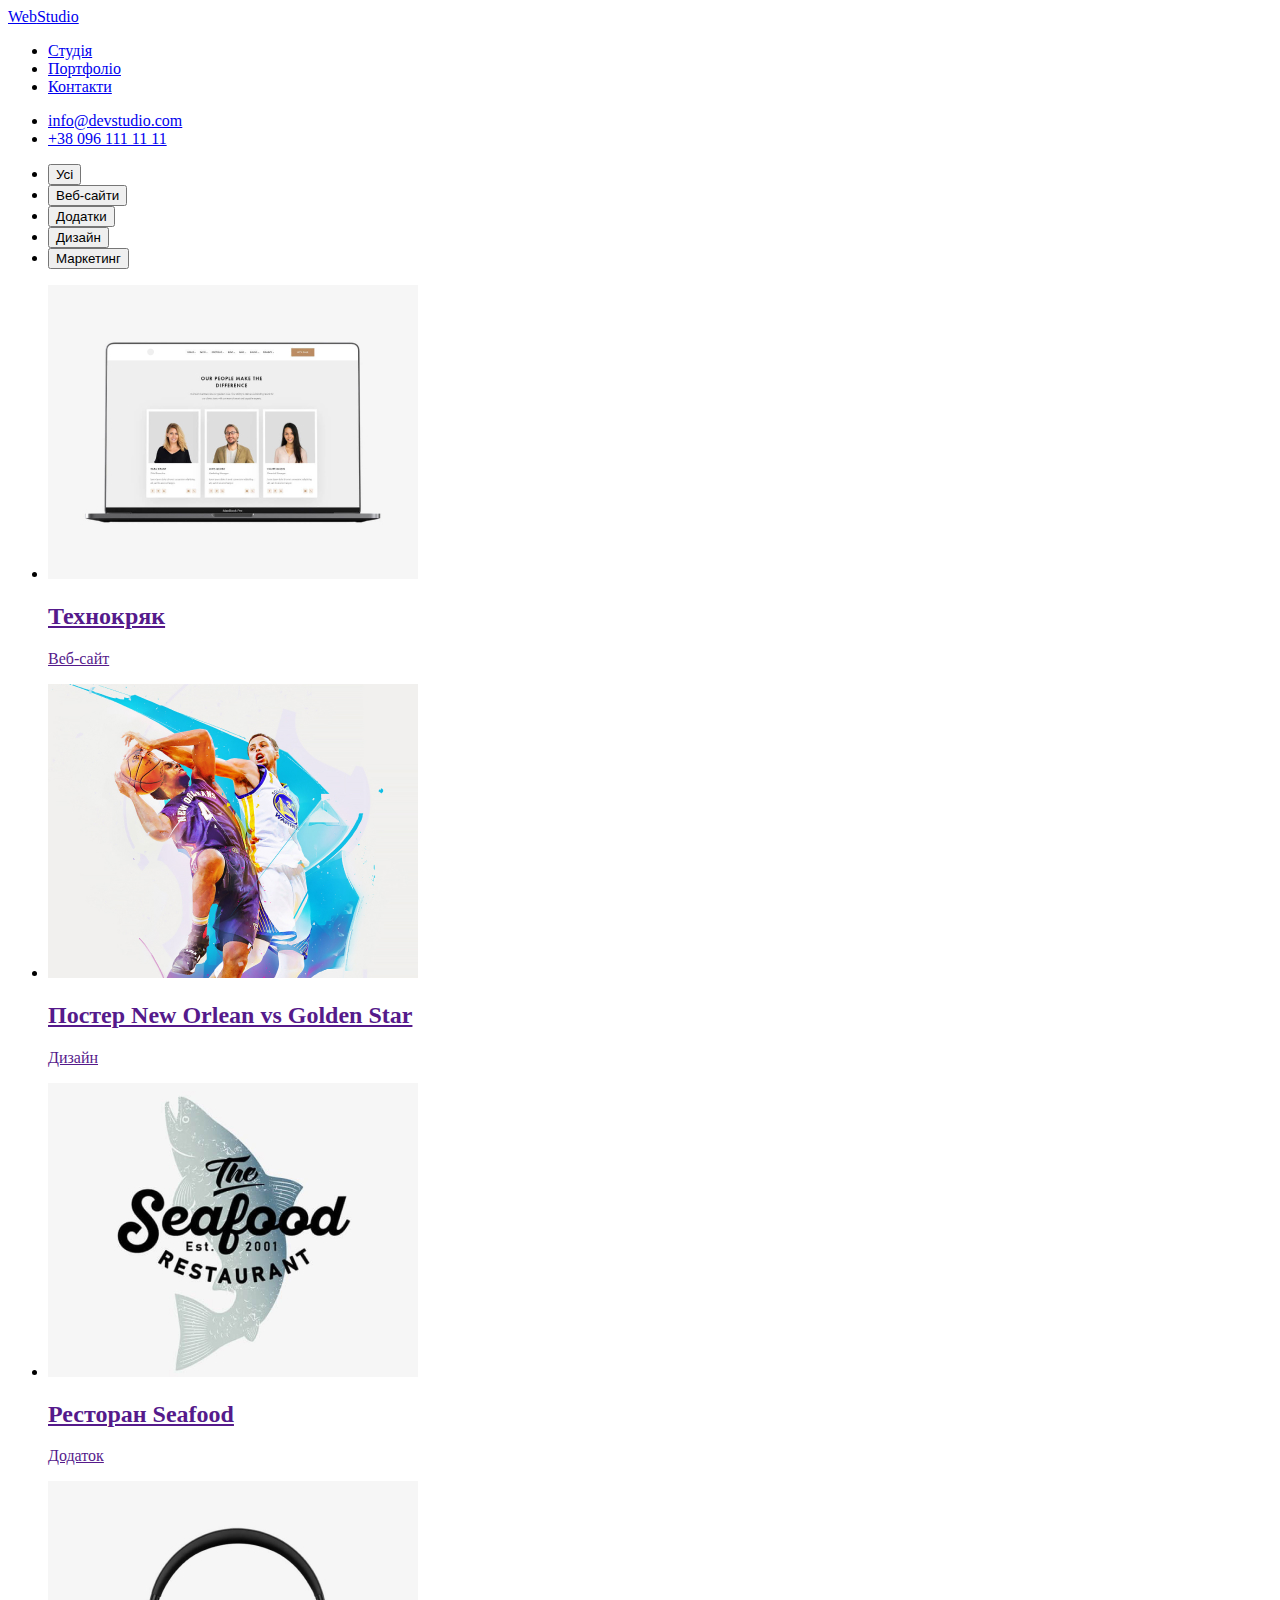
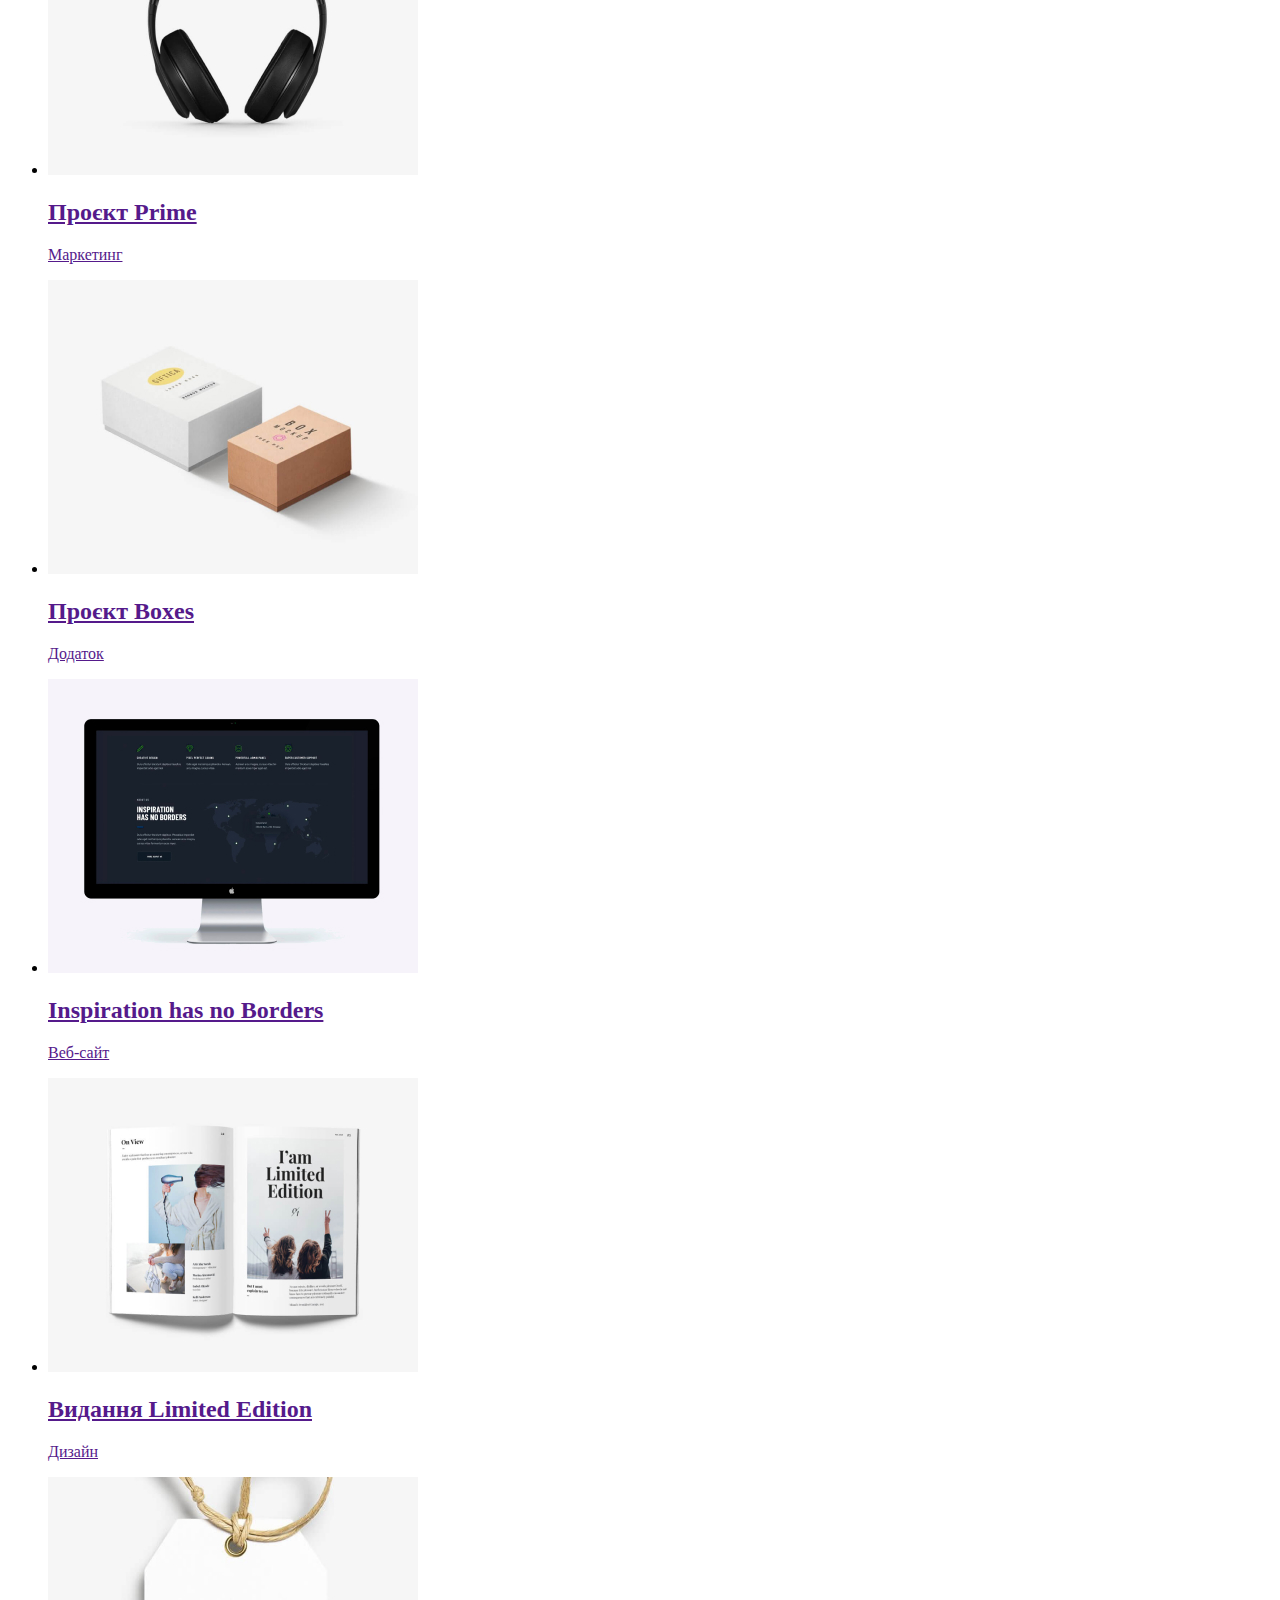
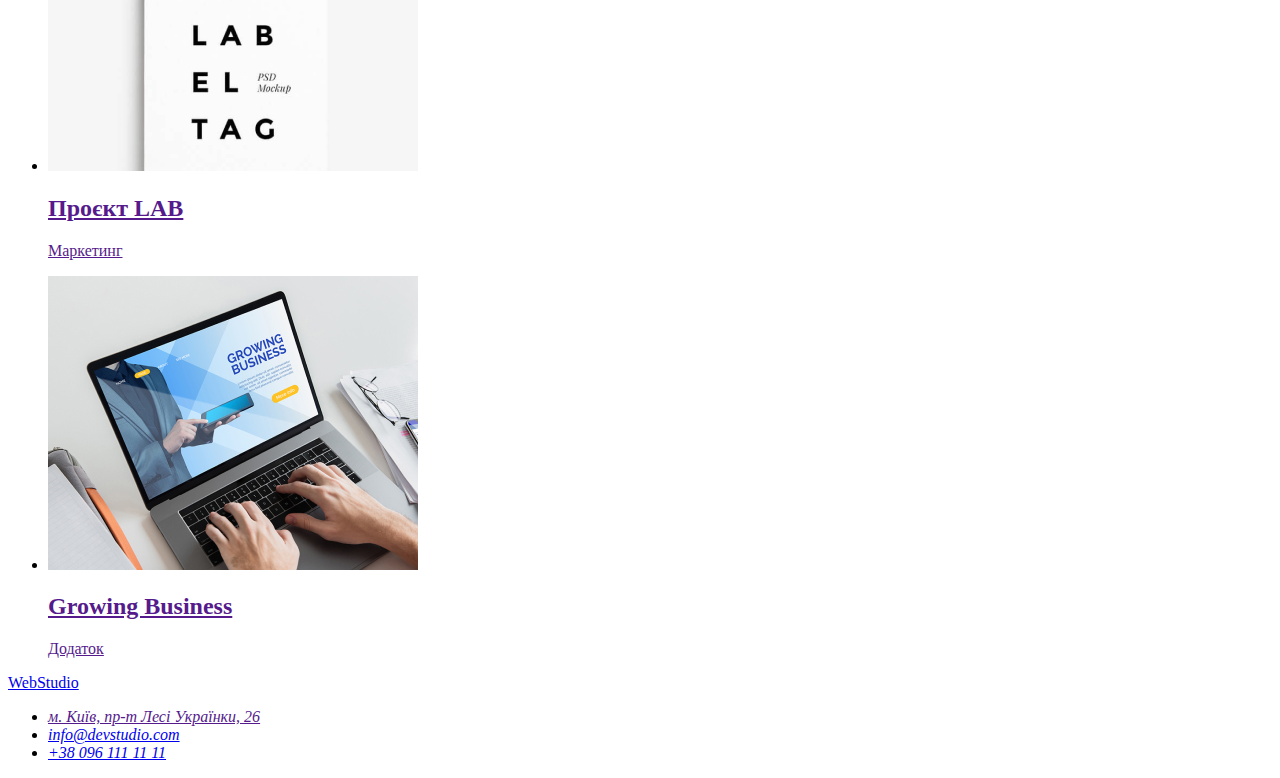
==== portfolio.html @ 7ceb11e9 "2" ====
<!DOCTYPE html>
<html lang="en">
<head>
    <meta charset="UTF-8">
    <meta name="viewport" content="width=device-width, initial-scale=1.0">
    <title>Document</title>
    <link rel="stylesheet" href="/css/styles.css">
    <link rel="stylesheet" href="/css/portfolio.css">
</head>
<body>
        <!-- HEADER -->
        <header>
            <h2 hidden>header</h2>
            <!-- LOGO HEADER-->
            <a href="/index.html"><span>Web</span>Studio</a>
            <!-- NAVIGATE HEADER -->
            <nav>
                <ul>
                    <li><a href="/index.html">Студія</a></li>
                    <li><a href="/portfolio.html">Портфоліо</a></li>
                    <li><a href="/index.html">Контакти</a></li>
                </ul>
            </nav>
            <!-- HEADER CONTACT -->
            <ul>
                <li><a href="mailto:info@devstudio.com">info@devstudio.com</a></li>
                <li><a href="tel:380961111111">+38 096 111 11 11</a></li>
            </ul>
        </header>
        <main>
            <section>
                <div>
                        <h1 hidden>portfolio buttons</h1>
                    <ul>
                        <li><button type="button">Усі</button></li>
                        <li><button type="button">Веб-сайти</button></li>
                        <li><button type="button">Додатки</button></li>
                        <li><button type="button">Дизайн</button></li>
                        <li><button type="button">Маркетинг</button></li>
                    </ul>
                </div> 
                <div>
                    <ul>
                        <li>
                            <a href="">
                                <img src="/img/PeopleOnMonitor.jpg" alt="WebSite"  width="370" height="294">
                                <h2>Технокряк</h2>
                                <p>Веб-сайт</p>
                            </a>
                        </li>
                        <li>
                            <a href="">
                                <img src="/img/Basketball.jpg" alt="basketballists" width="370" height="294">
                                <h2>Постер New Orlean vs Golden Star</h2>
                                <p>Дизайн</p>
                            </a>
                        </li>
                        <li>
                            <a href="">
                                <img src="/img/fish.jpg" alt="logo with fish" width="370" height="294">
                                <h2>Ресторан Seafood</h2>
                                <p>Додаток</p>
                            </a>
                        </li>
                        <li>
                            <a href="">
                                <img src="/img/headphones.jpg" alt="headphones" width="370" height="294">
                                <h2>Проєкт Prime</h2>
                                <p>Маркетинг</p>
                            </a>
                        </li>
                        <li>
                            <a href="">
                                <img src="/img/boxes.jpg" alt="Boxes" width="370" height="294">
                                <h2>Проєкт Boxes</h2>
                                <p>Додаток</p>
                            </a>
                        </li>
                        <li>
                            <a href="">
                                <img src="/img/monitor.jpg" alt="monitor with world map" width="370" height="294">
                                <h2>Inspiration has no Borders</h2>
                                <p>Веб-сайт</p>
                            </a>
                        </li>
                        <li>
                            <a href="">
                                <img src="/img/book.jpg" alt="book" width="370" height="294">
                                <h2>Видання Limited Edition</h2>
                                <p>Дизайн</p>
                            </a>
                        </li>
                        <li>
                            <a href="">
                                <img src="/img/LabelTag.jpg" alt="lable tag" width="370" height="294">
                                <h2>Проєкт LAB</h2>
                                <p>Маркетинг</p>
                            </a>
                        </li>
                        <li>
                            <a href="">
                                <img src="/img/BuisnessOnMontor.jpg" alt="man typing" width="370" height="294">
                                <h2>Growing Business</h2>
                                <p>Додаток</p>
                            </a>
                        </li>
                    </ul>
                </div>
            </section>
        </main>
        <footer>
            <h2 hidden>footer</h2>
            <!-- LOGO FOOTER-->
            <a href="/index.html"><span>Web</span>Studio</a>
            <!-- ADDRESS -->
            <address>
                <ul>
                    <li><a href="">м. Київ, пр-т Лесі Українки, 26</a></li>
                    <li><a href="mailto:info@devstudio.com">info@devstudio.com</a></li>
                    <li><a href="tel:+380961111111">+38 096 111 11 11</a></li>
                </ul>
            </address>
        </footer>
</body>
</html>
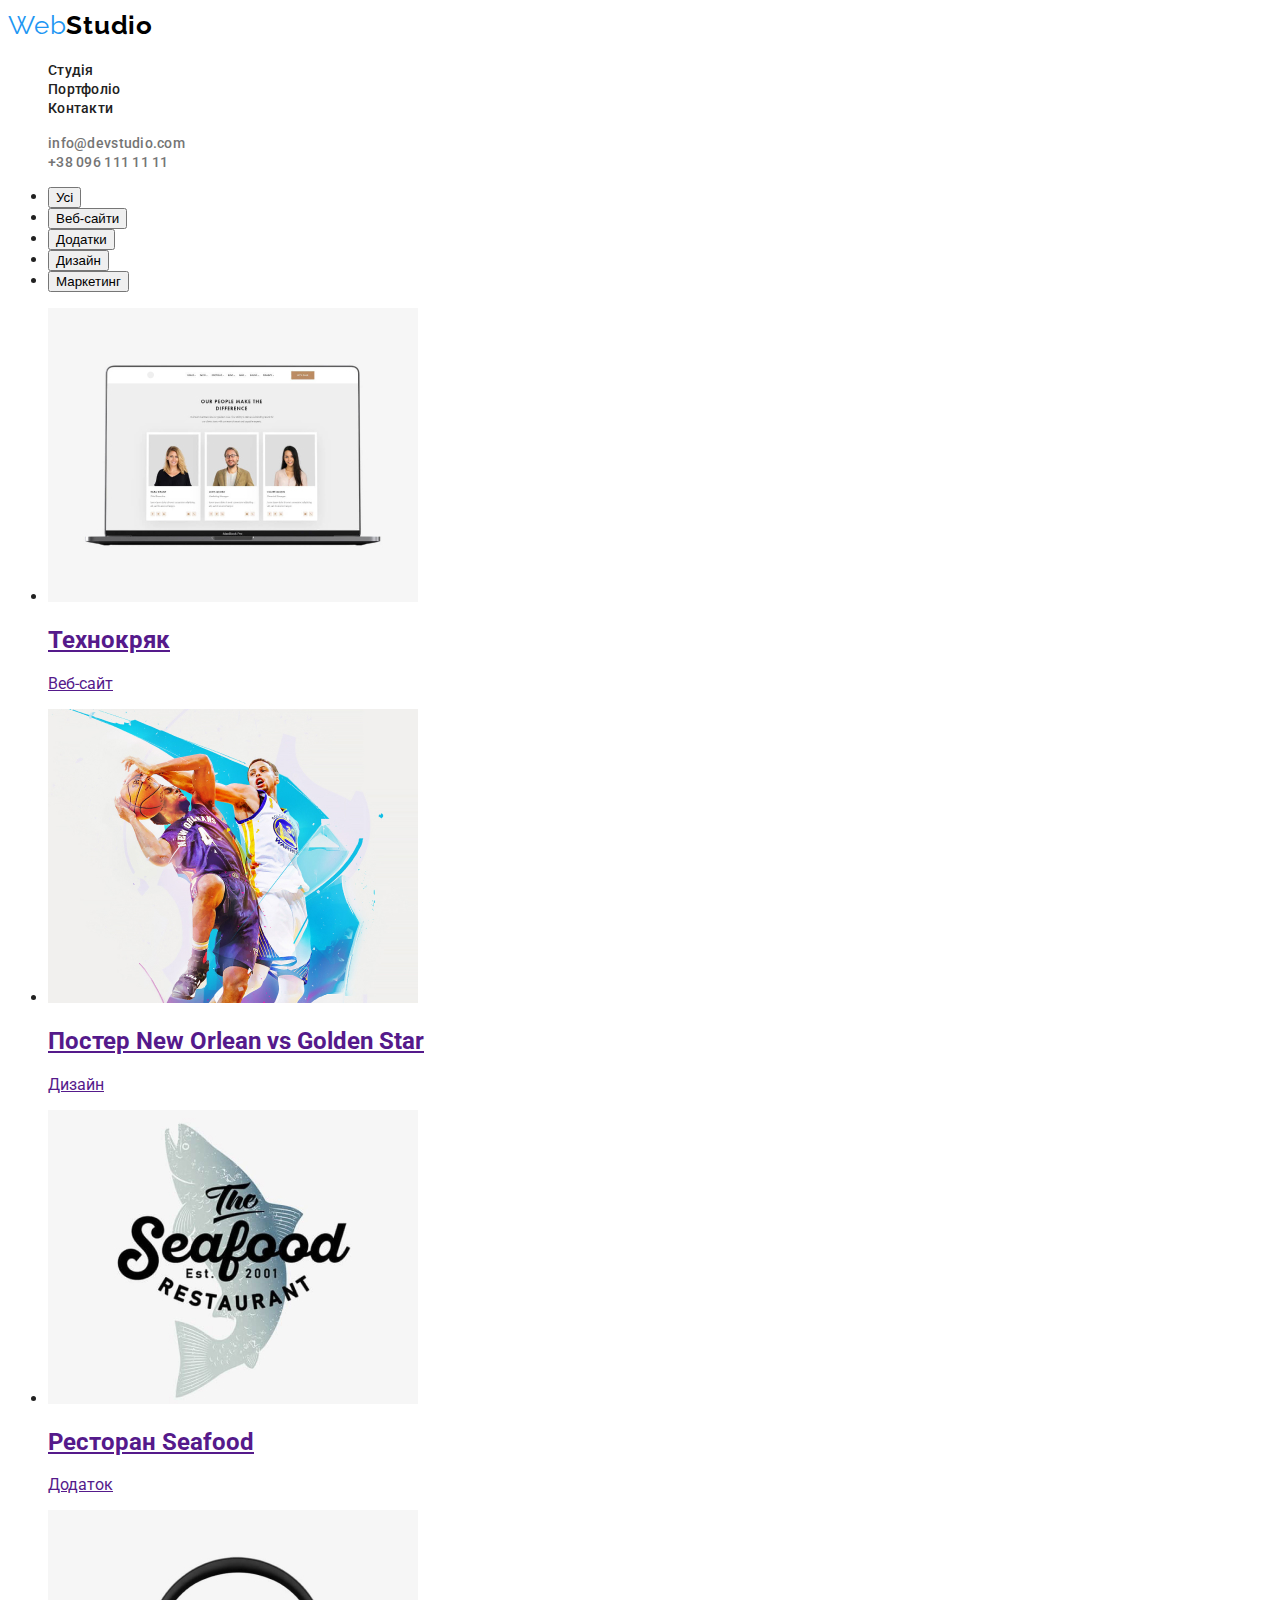
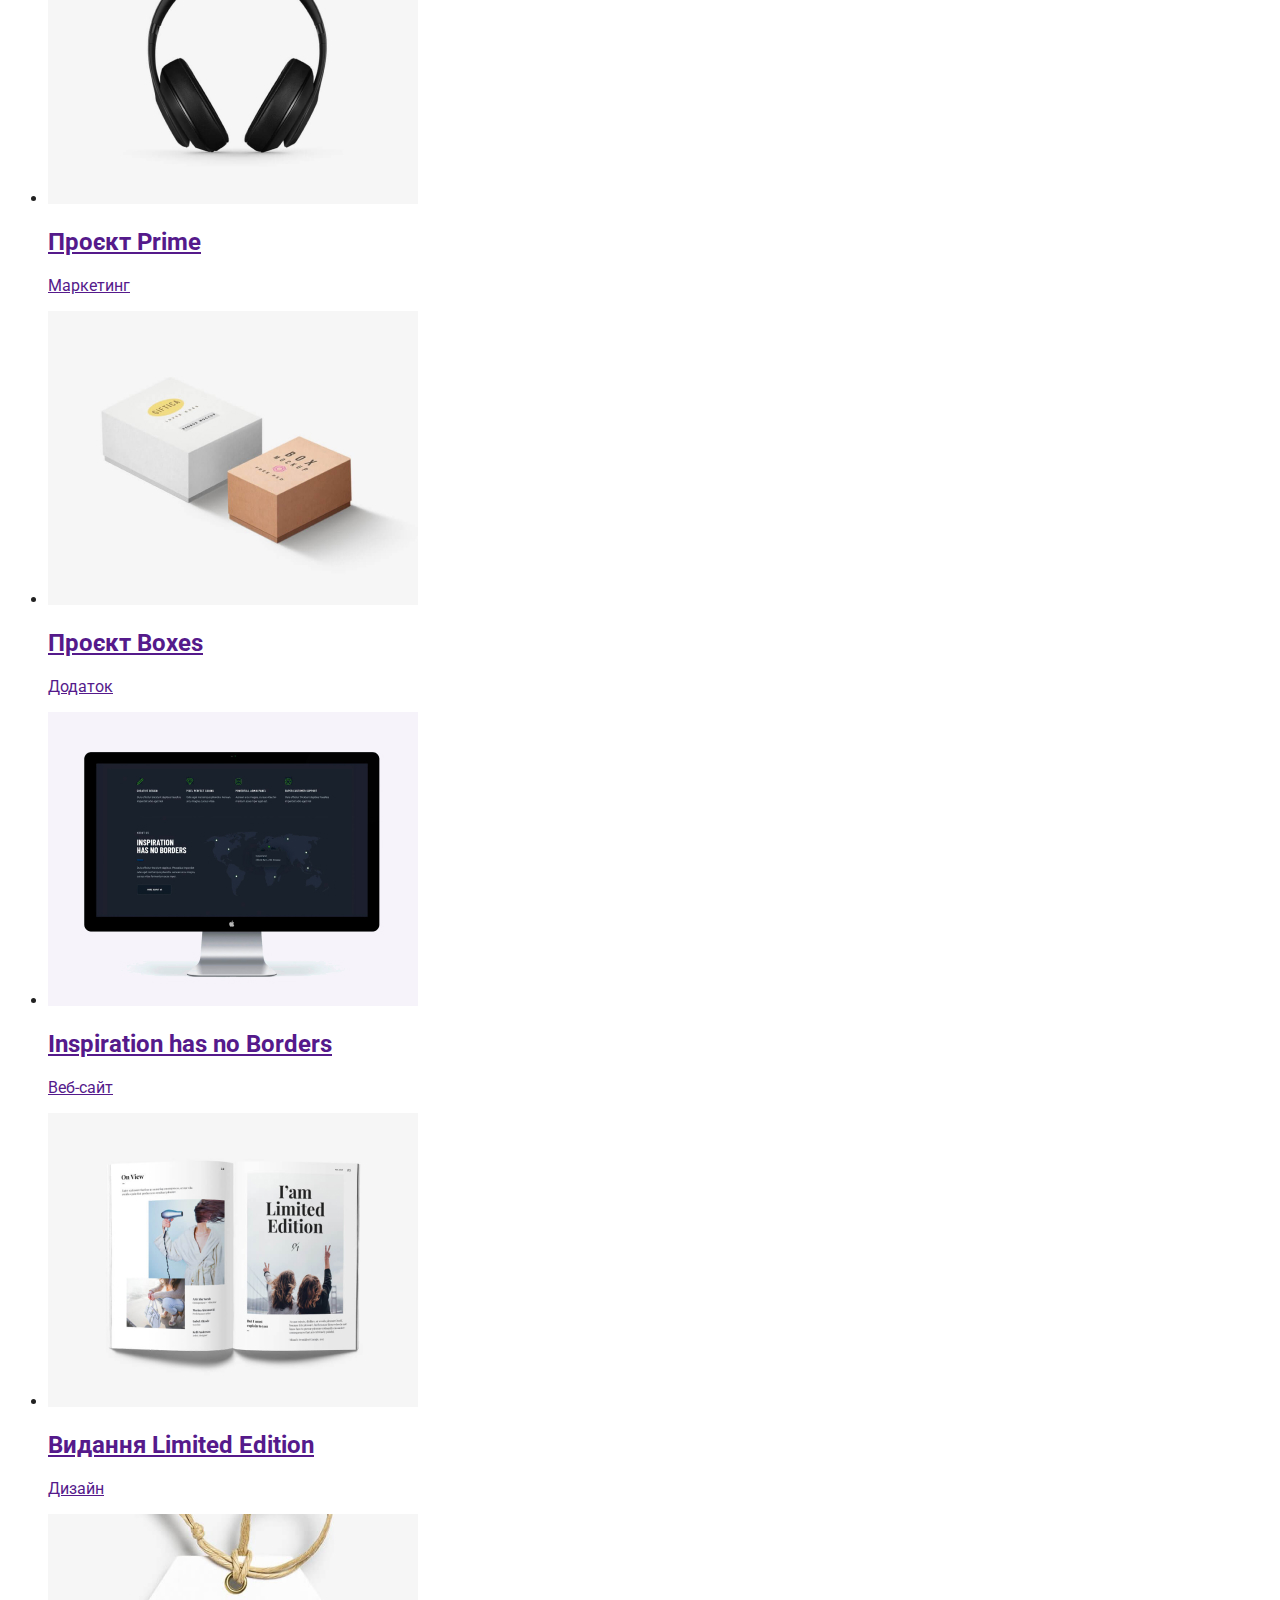
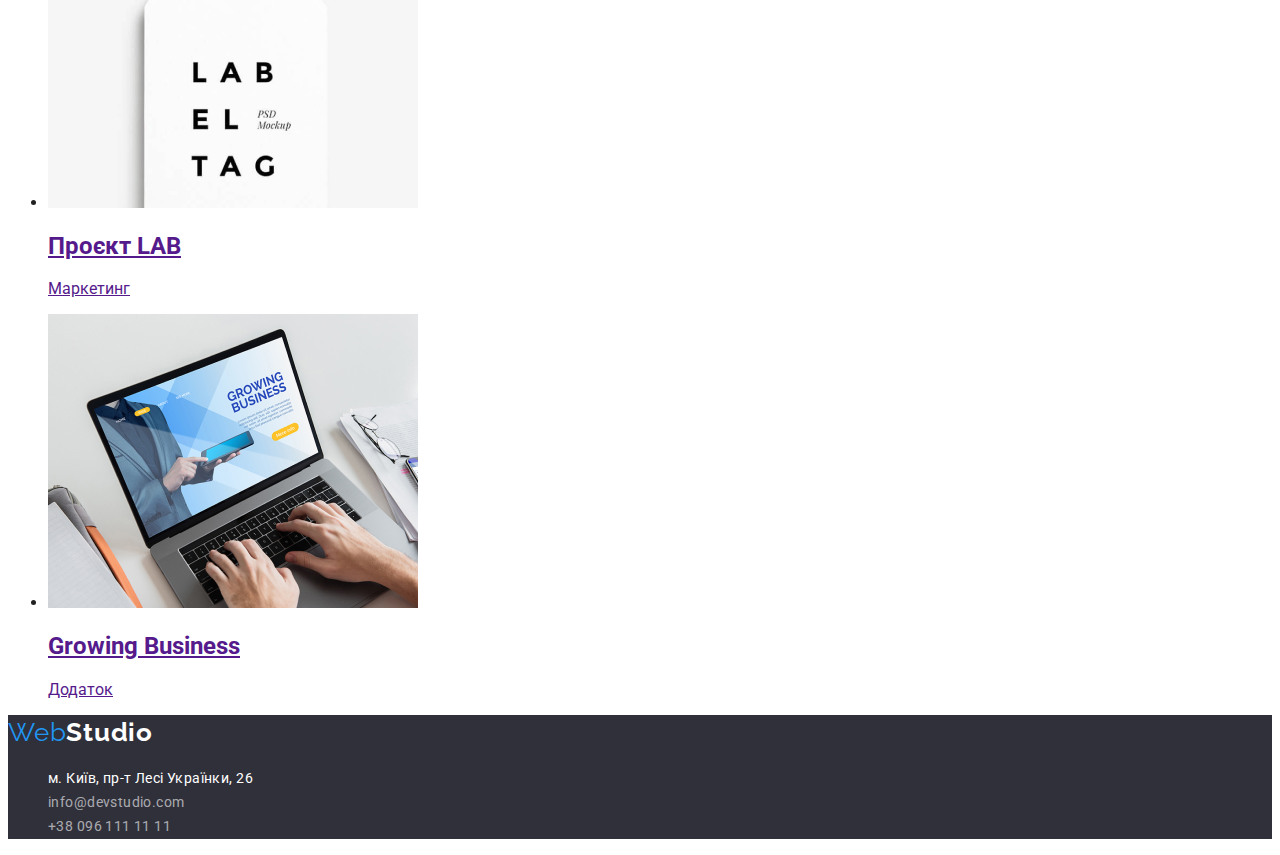
==== commit 69ca6a0f: "2.3" ====
--- a/portfolio.html
+++ b/portfolio.html
@@ -4,29 +4,32 @@
     <meta charset="UTF-8">
     <meta name="viewport" content="width=device-width, initial-scale=1.0">
     <title>Document</title>
+    <link rel="preconnect" href="https://fonts.googleapis.com">
+    <link rel="preconnect" href="https://fonts.gstatic.com" crossorigin>
+    <link href="https://fonts.googleapis.com/css2?family=Oleo+Script&family=Raleway:wght@700&family=Roboto:wght@400;500;700;900&display=swap" rel="stylesheet">
     <link rel="stylesheet" href="/css/styles.css">
     <link rel="stylesheet" href="/css/portfolio.css">
 </head>
 <body>
-        <!-- HEADER -->
-        <header>
-            <h2 hidden>header</h2>
+    <!-- HEADER -->
+    <header class="page-header">
+        <h2 hidden>header</h2>
+        <!-- NAVIGATE HEADER -->
+        <nav class="page-nav">
             <!-- LOGO HEADER-->
-            <a href="/index.html"><span>Web</span>Studio</a>
-            <!-- NAVIGATE HEADER -->
-            <nav>
-                <ul>
-                    <li><a href="/index.html">Студія</a></li>
-                    <li><a href="/portfolio.html">Портфоліо</a></li>
-                    <li><a href="/index.html">Контакти</a></li>
-                </ul>
-            </nav>
-            <!-- HEADER CONTACT -->
-            <ul>
-                <li><a href="mailto:info@devstudio.com">info@devstudio.com</a></li>
-                <li><a href="tel:380961111111">+38 096 111 11 11</a></li>
+            <a class="studio-logo link" href="/index.html"><span class="web-logo">Web</span>Studio</a>
+            <ul class="header-menu list">
+                <li class="menu-item"><a class="menu-link link" href="/index.html">Студія</a></li>
+                <li class="menu-item"><a class="menu-link link" href="/portfolio.html">Портфоліо</a></li>
+                <li class="menu-item"><a class="menu-link link" href="/index.html">Контакти</a></li>
             </ul>
-        </header>
+        </nav>
+        <!-- HEADER CONTACT -->
+        <ul class="contact-menu list">
+            <li class="contact-menu-item"><a class="contact-mail link" href="mailto:info@devstudio.com">info@devstudio.com</a></li>
+            <li class="contact-menu-item"><a class="contact-number link" href="tel:380961111111">+38 096 111 11 11</a></li>
+        </ul>
+    </header>
         <main>
             <section>
                 <div>
@@ -108,16 +111,16 @@
                 </div>
             </section>
         </main>
-        <footer>
+        <footer class="page-footer">
             <h2 hidden>footer</h2>
             <!-- LOGO FOOTER-->
-            <a href="/index.html"><span>Web</span>Studio</a>
+            <a class="studio-logo link" href="/index.html"><span class="web-logo">Web</span>Studio</a>
             <!-- ADDRESS -->
-            <address>
-                <ul>
-                    <li><a href="">м. Київ, пр-т Лесі Українки, 26</a></li>
-                    <li><a href="mailto:info@devstudio.com">info@devstudio.com</a></li>
-                    <li><a href="tel:+380961111111">+38 096 111 11 11</a></li>
+            <address class="page-address">
+                <ul class="footer-menu list">
+                    <li class="footer-menu-item"><a class="footer-menu-address link" href="">м. Київ, пр-т Лесі Українки, 26</a></li>
+                    <li class="footer-menu-item"><a class="footer-menu-mail link" href="mailto:info@devstudio.com">info@devstudio.com</a></li>
+                    <li class="footer-menu-item"><a class="footer-menu-phone link" href="tel:+380961111111">+38 096 111 11 11</a></li>
                 </ul>
             </address>
         </footer>
--- a/css/styles.css
+++ b/css/styles.css
@@ -0,0 +1,119 @@
+/* ====================MAIN======================== */
+
+:root {
+    --primary-color: #757575;
+    --secondary-color: #FFF;
+    --hover-color: #2196F3;
+}
+
+body {
+    font-family: 'Roboto', sans-serif;
+    color: #212121;
+}
+
+.list {
+    list-style: none;
+}
+
+.link {
+    text-decoration: none;
+}
+
+/* ====================MAIN======================== */
+
+
+
+/* ====================COMPONENTS======================== */
+/* ====================COMPONENTS======================== */
+
+
+
+/* ====================HEADER======================== */
+
+.web-logo {
+    font-family: Raleway;
+    font-size: 26px;
+    font-weight: 400;
+    line-height: calc(36/26);
+    letter-spacing: 0.03em;
+    text-align: left;
+    color: #2196F3;
+}
+
+.studio-logo {
+    font-family: Raleway;
+    font-size: 26px;
+    font-weight: 700;
+    line-height: calc(31/26);
+    letter-spacing: 0.03em;
+    text-align: left;
+    color: #000000;
+}
+
+
+
+.menu-link {
+    font-size: 14px;
+    font-weight: 500;
+    line-height: calc(16/14);
+    letter-spacing: 0.02em;
+    text-align: left;
+    color: inherit;
+}
+
+
+.contact-menu-item a {
+    font-size: 14px;
+    font-weight: 500;
+    line-height: calc(16/14);
+    letter-spacing: 0.02em;
+    text-align: left;
+    color: var(--primary-color);
+}
+
+.menu-link:hover ,
+.menu-link:focus ,
+.contact-menu-item a:hover,
+.contact-menu-item a:focus {
+    color: var(--hover-color);
+}
+
+/* ====================HEADER======================== */
+
+
+
+/* ====================FOOTER======================== */
+
+.page-footer {
+    background-color: #2F303A;
+}
+
+.page-footer .studio-logo {
+    color: #fff;
+}
+
+.footer-menu-address {
+    color: #FFF;
+    font-size: 14px;
+    font-style: normal;
+    font-weight: 400;
+    line-height: 171.429% ;
+    letter-spacing: 0.42px;
+}
+
+.footer-menu-mail,
+.footer-menu-phone {
+    color: rgba(255, 255, 255, 0.60);
+    font-size: 14px;
+    font-style: normal;
+    font-weight: 400;
+    line-height: 171.429% ;
+    letter-spacing: 0.42px;
+}
+
+.footer-menu-item a:hover,
+.footer-menu-item a:focus {
+    color: var(--hover-color);
+}
+
+/* ====================FOOTER======================== */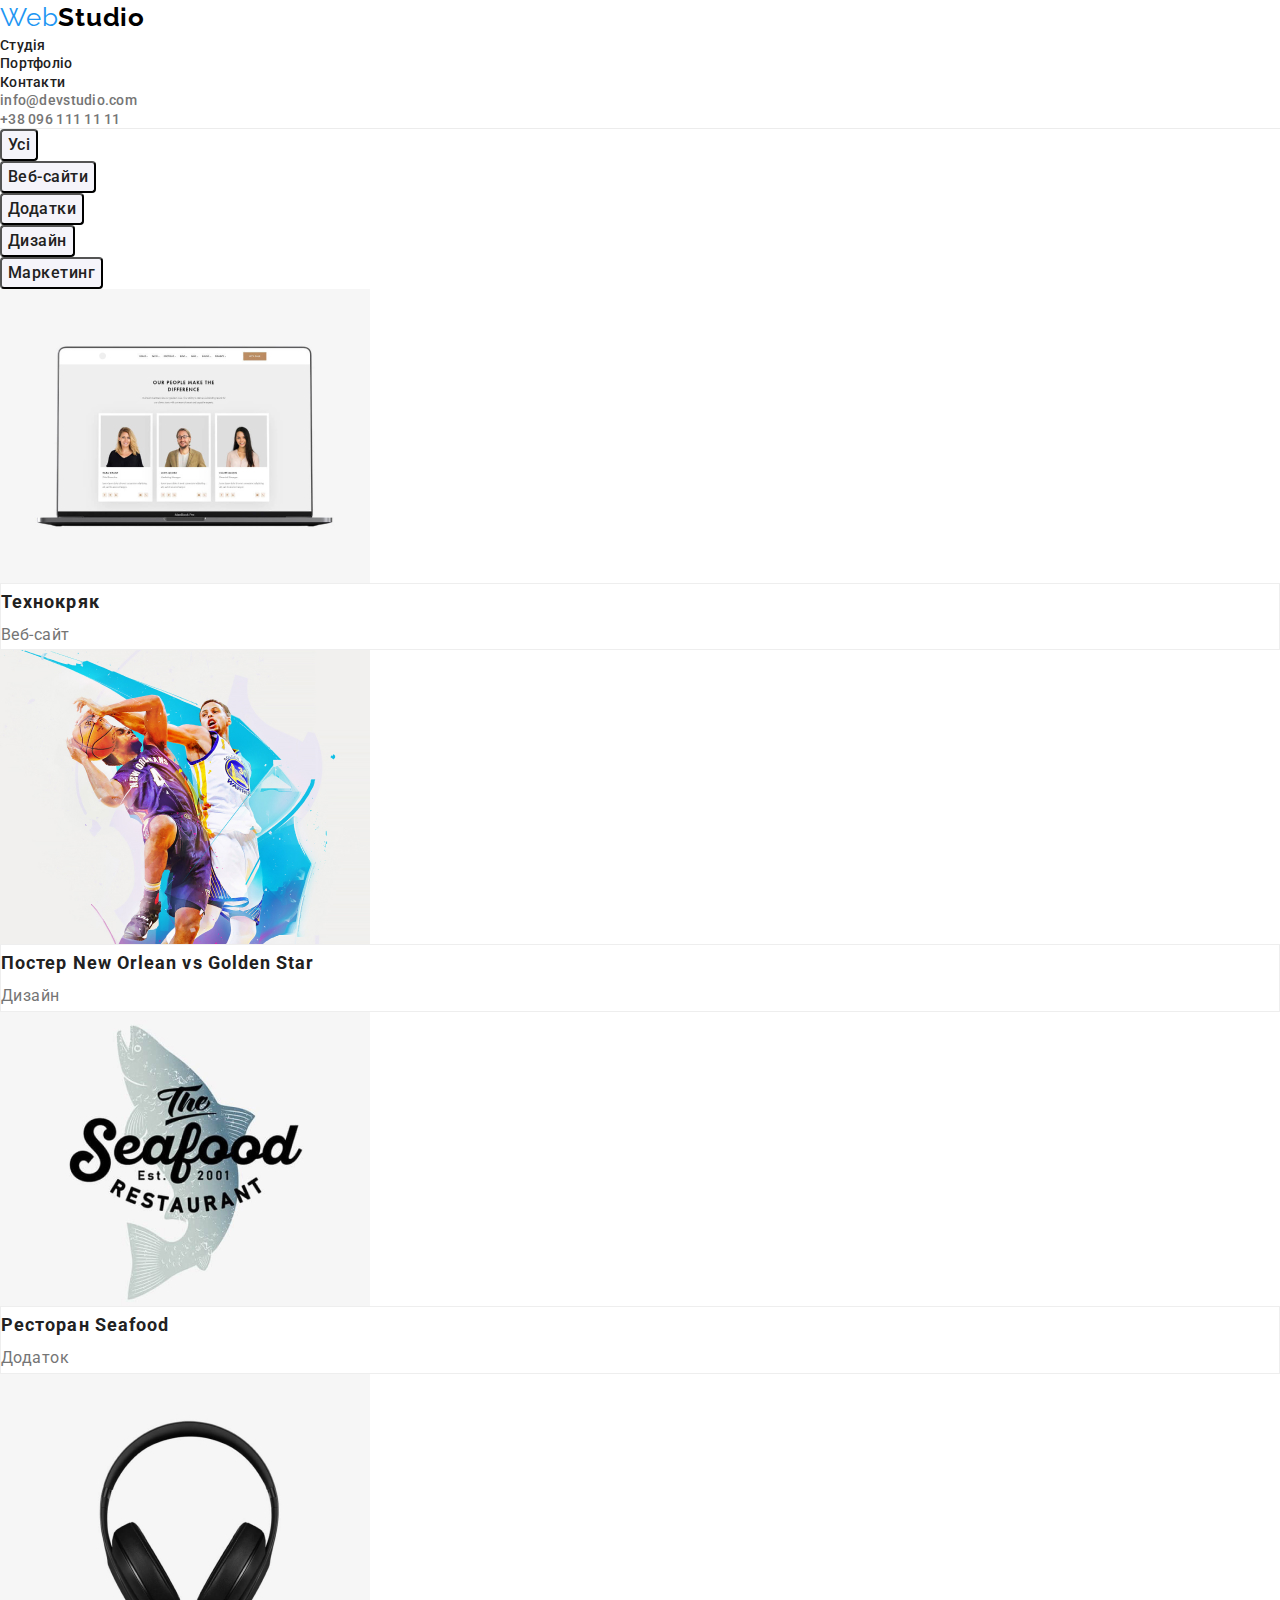
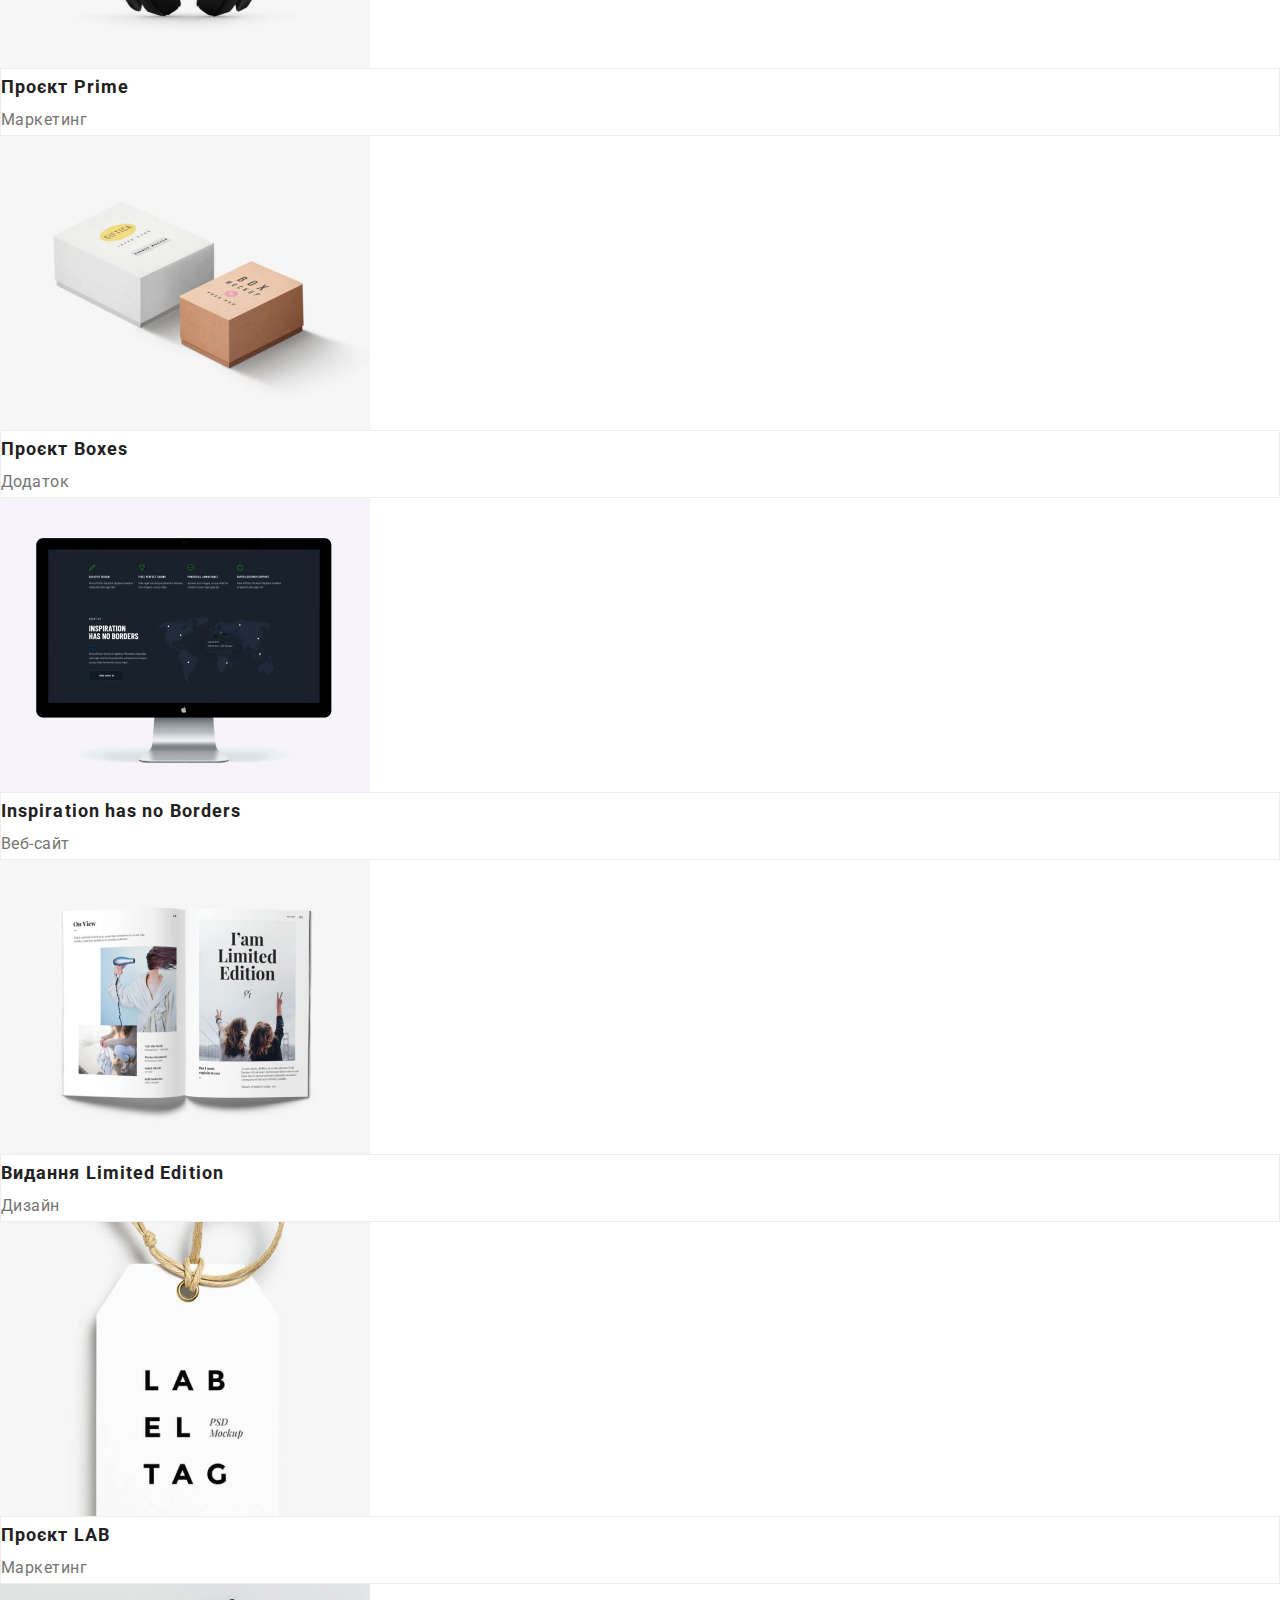
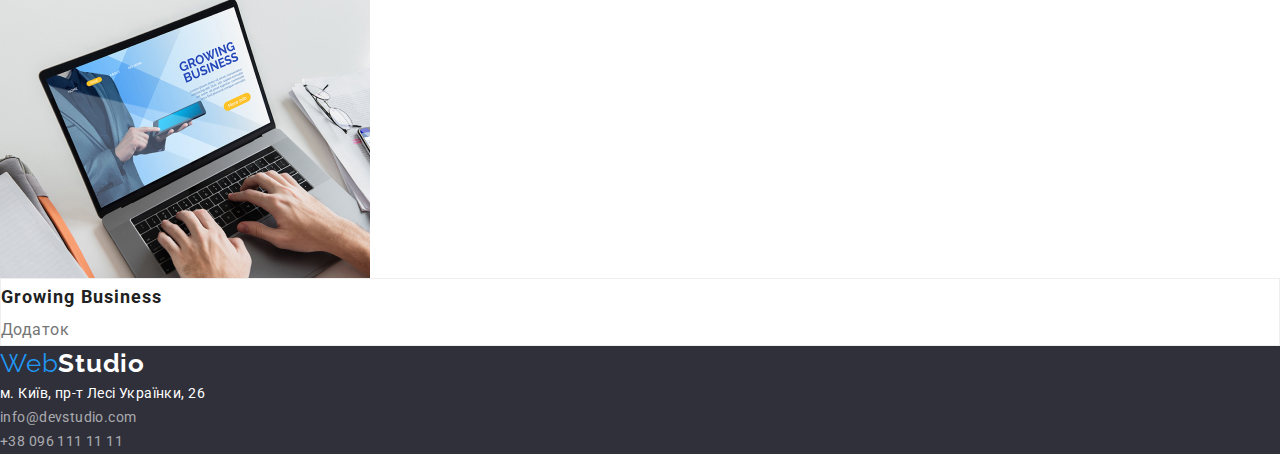
==== commit 234615ac: "2.4" ====
--- a/portfolio.html
+++ b/portfolio.html
@@ -4,6 +4,7 @@
     <meta charset="UTF-8">
     <meta name="viewport" content="width=device-width, initial-scale=1.0">
     <title>Document</title>
+    <link rel="stylesheet" href="https://cdn.jsdelivr.net/npm/modern-normalize@2.0.0/modern-normalize.min.css">
     <link rel="preconnect" href="https://fonts.googleapis.com">
     <link rel="preconnect" href="https://fonts.gstatic.com" crossorigin>
     <link href="https://fonts.googleapis.com/css2?family=Oleo+Script&family=Raleway:wght@700&family=Roboto:wght@400;500;700;900&display=swap" rel="stylesheet">
@@ -31,80 +32,99 @@
         </ul>
     </header>
         <main>
-            <section>
-                <div>
+            <section class="main-portfolio">
+                <div class="buttons">
                         <h1 hidden>portfolio buttons</h1>
-                    <ul>
-                        <li><button type="button">Усі</button></li>
-                        <li><button type="button">Веб-сайти</button></li>
-                        <li><button type="button">Додатки</button></li>
-                        <li><button type="button">Дизайн</button></li>
-                        <li><button type="button">Маркетинг</button></li>
+                    <ul class="buttons-menu list">
+                        <li class="buttons-menu-item"><button class="buttons-menu-btn" type="button">Усі</button></li>
+                        <li class="buttons-menu-item"><button class="buttons-menu-btn" type="button">Веб-сайти</button></li>
+                        <li class="buttons-menu-item"><button class="buttons-menu-btn" type="button">Додатки</button></li>
+                        <li class="buttons-menu-item"><button class="buttons-menu-btn" type="button">Дизайн</button></li>
+                        <li class="buttons-menu-item"><button class="buttons-menu-btn" type="button">Маркетинг</button></li>
                     </ul>
                 </div> 
+                <!-- PRODUCTS -->
                 <div>
-                    <ul>
-                        <li>
-                            <a href="">
-                                <img src="/img/PeopleOnMonitor.jpg" alt="WebSite"  width="370" height="294">
-                                <h2>Технокряк</h2>
-                                <p>Веб-сайт</p>
+                    <ul class="product-menu list">
+                        <li class="product-menu-item">
+                            <a class="product-menu-link link" href="">
+                                <img class="product-menu-img" src="/img/PeopleOnMonitor.jpg" alt="WebSite"  width="370" height="294">
+                                <div class="product-menu-container">
+                                    <h2 class="product-menu-title">Технокряк</h2>
+                                    <p class="product-menu-text">Веб-сайт</p>
+                                </div>
                             </a>
                         </li>
-                        <li>
-                            <a href="">
-                                <img src="/img/Basketball.jpg" alt="basketballists" width="370" height="294">
-                                <h2>Постер New Orlean vs Golden Star</h2>
-                                <p>Дизайн</p>
+                        <li class="product-menu-item">
+                            <a class="product-menu-link link" href="">
+                                <img class="product-menu-img" src="/img/Basketball.jpg" alt="basketballists" width="370" height="294">
+                                <div class="product-menu-container">
+                                    <h2 class="product-menu-title">Постер New Orlean vs Golden Star</h2>
+                                    <p class="product-menu-text">Дизайн</p>
+                                </div>
                             </a>
                         </li>
-                        <li>
-                            <a href="">
-                                <img src="/img/fish.jpg" alt="logo with fish" width="370" height="294">
-                                <h2>Ресторан Seafood</h2>
-                                <p>Додаток</p>
+                        <li class="product-menu-item">
+                            <a class="product-menu-link link" href="">
+                                <img class="product-menu-img" src="/img/fish.jpg" alt="logo with fish" width="370" height="294">
+                                <div class="product-menu-container">
+                                    <h2 class="product-menu-title">Ресторан Seafood</h2>
+                                    <p class="product-menu-text">Додаток</p>
+                                </div>
                             </a>
                         </li>
-                        <li>
-                            <a href="">
-                                <img src="/img/headphones.jpg" alt="headphones" width="370" height="294">
-                                <h2>Проєкт Prime</h2>
-                                <p>Маркетинг</p>
+                        <li class="product-menu-item">
+                            <a class="product-menu-link link" href="">
+                                <img class="product-menu-img" src="/img/headphones.jpg" alt="headphones" width="370" height="294">
+                                <div class="product-menu-container">
+                                    <h2 class="product-menu-title">Проєкт Prime</h2>
+                                    <p class="product-menu-text">Маркетинг</p>
+                                </div>
                             </a>
                         </li>
-                        <li>
-                            <a href="">
-                                <img src="/img/boxes.jpg" alt="Boxes" width="370" height="294">
-                                <h2>Проєкт Boxes</h2>
-                                <p>Додаток</p>
+                        <li class="product-menu-item">
+                            <a class="product-menu-link link" href="">
+                                <img class="product-menu-img" src="/img/boxes.jpg" alt="Boxes" width="370" height="294">
+                                <div class="product-menu-container">
+                                    <h2 class="product-menu-title">Проєкт Boxes</h2>
+                                    <p class="product-menu-text">Додаток</p>
+                                </div>
                             </a>
                         </li>
-                        <li>
-                            <a href="">
-                                <img src="/img/monitor.jpg" alt="monitor with world map" width="370" height="294">
-                                <h2>Inspiration has no Borders</h2>
-                                <p>Веб-сайт</p>
+                        <li class="product-menu-item">
+                            <a class="product-menu-link link" href="">
+                                <img class="product-menu-img" src="/img/monitor.jpg" alt="monitor with world map" width="370" height="294">
+                                <div class="product-menu-container">
+                                    <h2 class="product-menu-title">Inspiration has no Borders</h2>
+                                    <p class="product-menu-text">Веб-сайт</p>
+                                </div>
                             </a>
                         </li>
-                        <li>
-                            <a href="">
-                                <img src="/img/book.jpg" alt="book" width="370" height="294">
-                                <h2>Видання Limited Edition</h2>
-                                <p>Дизайн</p>
+                        <li class="product-menu-item">
+                            <a class="product-menu-link link" href="">
+                                <img class="product-menu-img" src="/img/book.jpg" alt="book" width="370" height="294">
+                                <div class="product-menu-container">
+                                    <h2 class="product-menu-title">Видання Limited Edition</h2>
+                                    <p class="product-menu-text">Дизайн</p>
+                                </div>
                             </a>
                         </li>
-                        <li>
-                            <a href="">
-                                <img src="/img/LabelTag.jpg" alt="lable tag" width="370" height="294">
-                                <h2>Проєкт LAB</h2>
-                                <p>Маркетинг</p>
+                        <li class="product-menu-item">
+                            <a class="product-menu-link link" href="">
+                                <img class="product-menu-img" src="/img/LabelTag.jpg" alt="lable tag" width="370" height="294">
+                                <div class="product-menu-container">
+                                    <h2 class="product-menu-title">Проєкт LAB</h2>
+                                    <p class="product-menu-text">Маркетинг</p>
+                                </div>
                             </a>
                         </li>
-                        <li>
-                            <a href="">
-                                <img src="/img/BuisnessOnMontor.jpg" alt="man typing" width="370" height="294">
-                                <h2>Growing Business</h2>
-                                <p>Додаток</p>
+                        <li class="product-menu-item">
+                            <a class="product-menu-link link" href="">
+                                <img class="product-menu-img" src="/img/BuisnessOnMontor.jpg" alt="man typing" width="370" height="294">
+                                <div class="product-menu-container">
+                                    <h2 class="product-menu-title">Growing Business</h2>
+                                    <p class="product-menu-text">Додаток</p>
+                                </div>
                             </a>
                         </li>
                     </ul>
--- a/css/styles.css
+++ b/css/styles.css
@@ -11,20 +11,35 @@
     color: #212121;
 }
 
-.list {
-    list-style: none;
+h1,h2,h3,h4,p {
+    margin-top: 0;
+    margin-bottom: 0;
 }
 
-.link {
-    text-decoration: none;
+ul,ol {
+    margin-top: 0;
+    margin-bottom: 0;
+    padding-left: 0;
 }
 
-/* ====================MAIN======================== */
+img {
+    display: block;
+}
+
+button {
+    cursor: pointer;
+}
+
+.list {list-style: none;}
+
+.link {text-decoration: none;}
+
+/* ====================/MAIN======================== */
 
 
 
 /* ====================COMPONENTS======================== */
-/* ====================COMPONENTS======================== */
+/* ====================/COMPONENTS======================== */
 
 
 
@@ -78,7 +93,7 @@
     color: var(--hover-color);
 }
 
-/* ====================HEADER======================== */
+/* ====================/HEADER======================== */
 
 
 
@@ -116,4 +131,4 @@
     color: var(--hover-color);
 }
 
-/* ====================FOOTER======================== */+/* ====================/FOOTER======================== */--- a/css/portfolio.css
+++ b/css/portfolio.css
@@ -0,0 +1,66 @@
+/* ====================COMPONENTS======================== */
+/* ====================/COMPONENTS======================== */
+
+
+
+/* ====================HEADER======================== */
+
+.page-header {
+    border-bottom: 1px solid #ECECEC
+}
+
+/* ====================/HEADER======================== */
+
+
+
+/* ====================MAIN======================== */
+
+/* ====================BUTTONS======================== */
+
+.buttons-menu-btn {
+    border-radius: 4px;
+    background: #F5F4FA;
+    color: inherit;
+    font-size: 16px;
+    font-style: normal;
+    font-weight: 500;
+    line-height: 162.5%; 
+    letter-spacing: 0.48px;
+}
+
+.buttons-menu-btn:hover,
+.buttons-menu-btn:focus{
+    color: #FFF;
+    background: var(--hover-color);
+    box-shadow: 0px 2px 2px 0px rgba(0, 0, 0, 0.12), 0px 1px 2px 0px rgba(0, 0, 0, 0.08), 0px 3px 1px 0px rgba(0, 0, 0, 0.10);
+}
+
+/* ====================/BUTTONS======================== */
+
+/* ====================PRODUCTS======================== */
+
+.product-menu-container {
+    border: 1px solid #EEE;
+}
+
+.product-menu-title {
+    color:  #212121;
+    font-size: 18px;
+    font-style: normal;
+    font-weight: 700;
+    line-height: 200%; 
+    letter-spacing: 1.08px;
+}
+
+.product-menu-text {
+    color: var(--primary-color);
+    font-size: 16px;
+    font-style: normal;
+    font-weight: 400;
+    line-height: 187.5%;
+    letter-spacing: 0.48px;
+}
+
+/* ====================/PRODUCTS======================== */
+
+/* ====================/MAIN======================== */
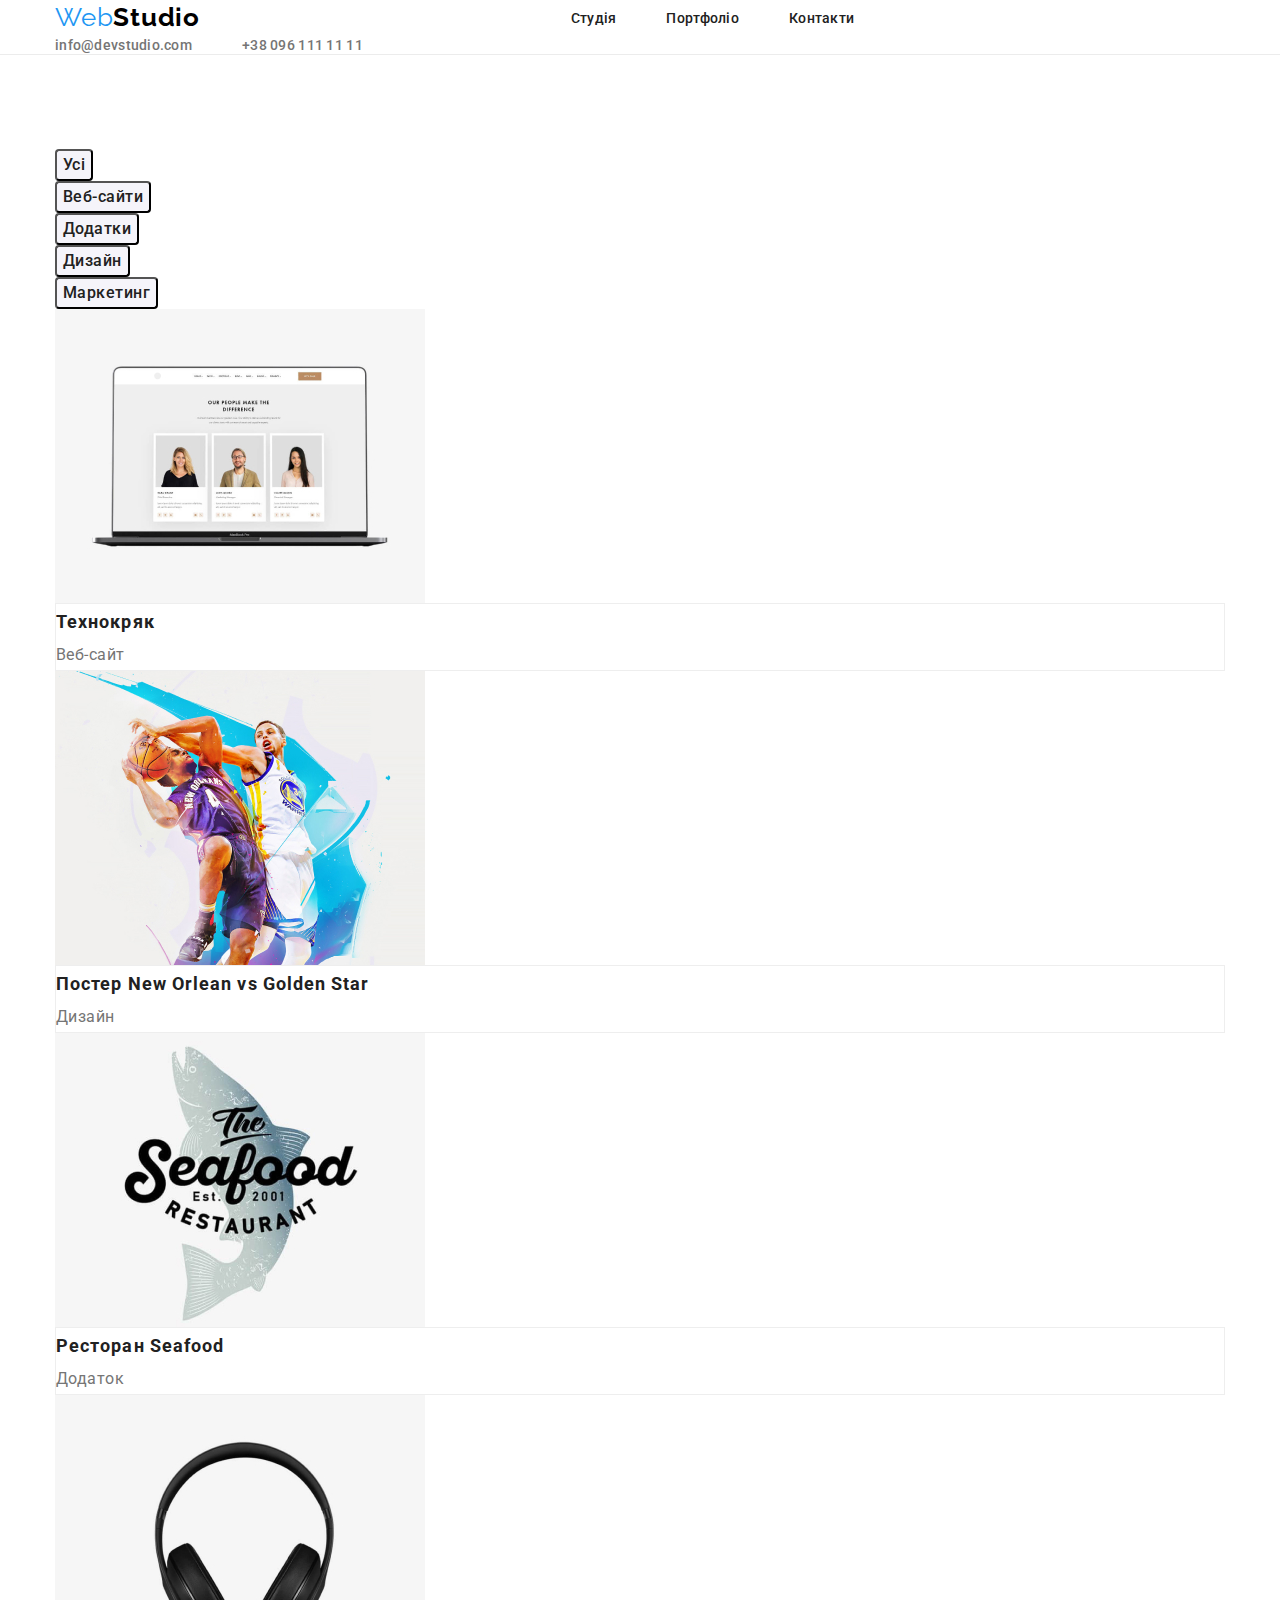
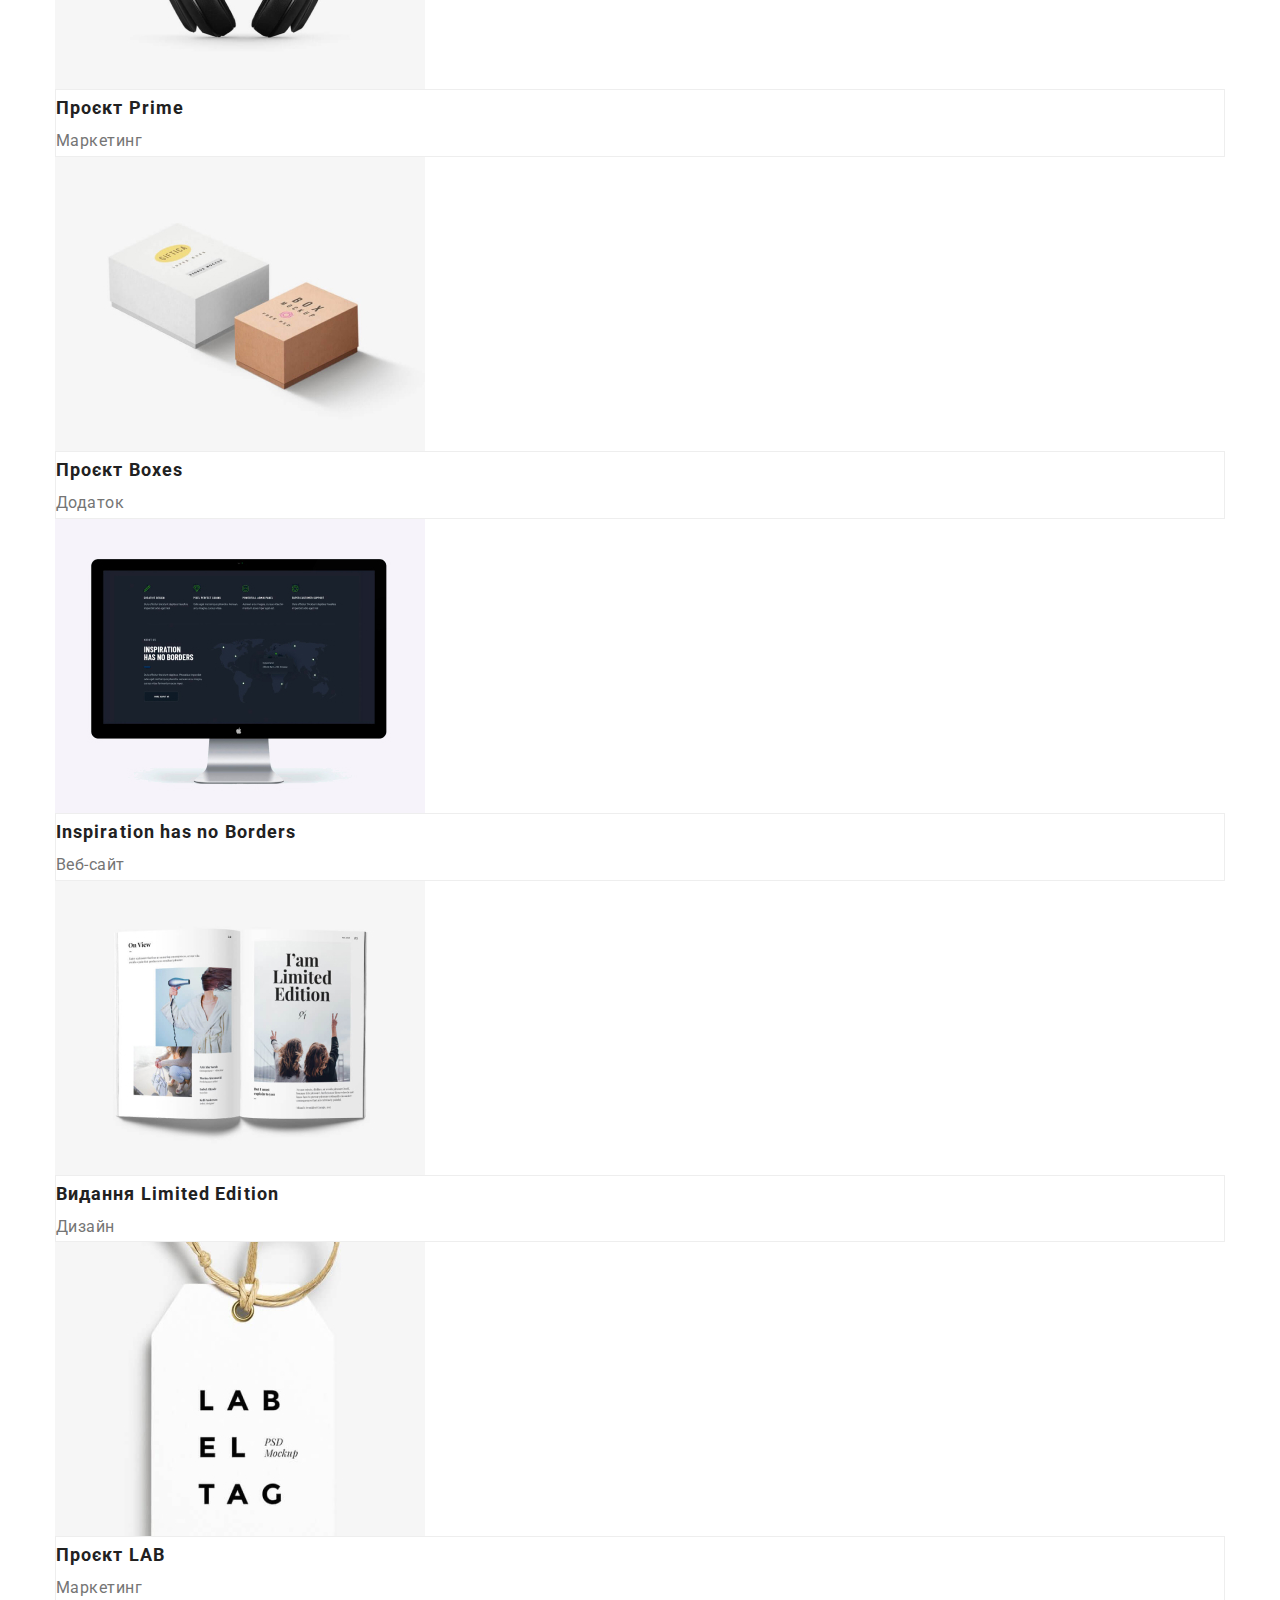
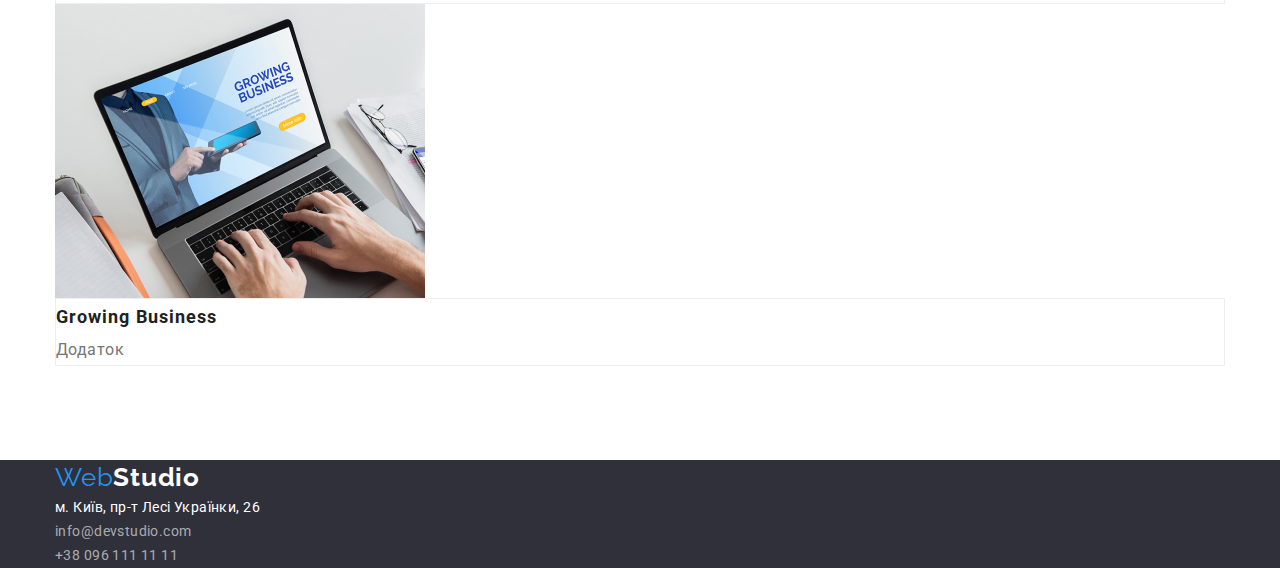
==== commit ae5b7caa: "3.1" ====
--- a/portfolio.html
+++ b/portfolio.html
@@ -14,26 +14,28 @@
 <body>
     <!-- HEADER -->
     <header class="page-header">
-        <h2 hidden>header</h2>
-        <!-- NAVIGATE HEADER -->
-        <nav class="page-nav">
-            <!-- LOGO HEADER-->
-            <a class="studio-logo link" href="/index.html"><span class="web-logo">Web</span>Studio</a>
-            <ul class="header-menu list">
-                <li class="menu-item"><a class="menu-link link" href="/index.html">Студія</a></li>
-                <li class="menu-item"><a class="menu-link link" href="/portfolio.html">Портфоліо</a></li>
-                <li class="menu-item"><a class="menu-link link" href="/index.html">Контакти</a></li>
-            </ul>
-        </nav>
-        <!-- HEADER CONTACT -->
-        <ul class="contact-menu list">
-            <li class="contact-menu-item"><a class="contact-mail link" href="mailto:info@devstudio.com">info@devstudio.com</a></li>
-            <li class="contact-menu-item"><a class="contact-number link" href="tel:380961111111">+38 096 111 11 11</a></li>
-        </ul>
-    </header>
+        <div class="header-container container">
+          <h2 hidden>header</h2>
+          <!-- NAVIGATE HEADER -->
+          <nav class="page-nav">
+              <!-- LOGO HEADER-->
+              <a class="studio-logo link" href="/index.html"><span class="web-logo">Web</span>Studio</a>
+              <ul class="header-menu list">
+                  <li class="menu-item"><a class="menu-link link" href="/index.html">Студія</a></li>
+                  <li class="menu-item"><a class="menu-link link" href="/portfolio.html">Портфоліо</a></li>
+                  <li class="menu-item"><a class="menu-link link" href="/index.html">Контакти</a></li>
+              </ul>
+          </nav>
+          <!-- HEADER CONTACT -->
+          <ul class="contact-menu list">
+              <li class="contact-menu-item"><a class="contact-mail link" href="mailto:info@devstudio.com">info@devstudio.com</a></li>
+              <li class="contact-menu-item"><a class="contact-number link" href="tel:380961111111">+38 096 111 11 11</a></li>
+          </ul>
+        </div>
+      </header>
         <main>
-            <section class="main-portfolio">
-                <div class="buttons">
+            <section class="portfolio-main section">
+                <div class="portfolio-main-container container">
                         <h1 hidden>portfolio buttons</h1>
                     <ul class="buttons-menu list">
                         <li class="buttons-menu-item"><button class="buttons-menu-btn" type="button">Усі</button></li>
@@ -42,9 +44,7 @@
                         <li class="buttons-menu-item"><button class="buttons-menu-btn" type="button">Дизайн</button></li>
                         <li class="buttons-menu-item"><button class="buttons-menu-btn" type="button">Маркетинг</button></li>
                     </ul>
-                </div> 
                 <!-- PRODUCTS -->
-                <div>
                     <ul class="product-menu list">
                         <li class="product-menu-item">
                             <a class="product-menu-link link" href="">
@@ -132,17 +132,19 @@
             </section>
         </main>
         <footer class="page-footer">
-            <h2 hidden>footer</h2>
-            <!-- LOGO FOOTER-->
-            <a class="studio-logo link" href="/index.html"><span class="web-logo">Web</span>Studio</a>
-            <!-- ADDRESS -->
-            <address class="page-address">
-                <ul class="footer-menu list">
-                    <li class="footer-menu-item"><a class="footer-menu-address link" href="">м. Київ, пр-т Лесі Українки, 26</a></li>
-                    <li class="footer-menu-item"><a class="footer-menu-mail link" href="mailto:info@devstudio.com">info@devstudio.com</a></li>
-                    <li class="footer-menu-item"><a class="footer-menu-phone link" href="tel:+380961111111">+38 096 111 11 11</a></li>
-                </ul>
-            </address>
+            <div class="footer-container container">
+                <h2 hidden>footer</h2>
+                <!-- LOGO FOOTER-->
+                <a class="studio-logo link" href="/index.html"><span class="web-logo">Web</span>Studio</a>
+                <!-- ADDRESS -->
+                <address class="page-address">
+                    <ul class="footer-menu list">
+                        <li class="footer-menu-item"><a class="footer-menu-address link" href="">м. Київ, пр-т Лесі Українки, 26</a></li>
+                        <li class="footer-menu-item"><a class="footer-menu-mail link" href="mailto:info@devstudio.com">info@devstudio.com</a></li>
+                        <li class="footer-menu-item"><a class="footer-menu-phone link" href="tel:+380961111111">+38 096 111 11 11</a></li>
+                    </ul>
+                </address>
+            </div>
         </footer>
 </body>
 </html>--- a/css/styles.css
+++ b/css/styles.css
@@ -22,17 +22,28 @@
     padding-left: 0;
 }
 
-img {
-    display: block;
-}
+img { display: block; }
 
-button {
-    cursor: pointer;
-}
+button { cursor: pointer;}
 
 .list {list-style: none;}
 
 .link {text-decoration: none;}
+
+address {font-style: normal;}
+
+.container {
+    width: 1200px;
+    margin-right: auto;
+    margin-left: auto;
+    padding-left: 15px;
+    padding-right: 15px;
+}
+
+.section {
+    padding-bottom: 94px;
+    padding-top: 94px;
+}
 
 /* ====================/MAIN======================== */
 
@@ -44,6 +55,23 @@
 
 
 /* ====================HEADER======================== */
+
+.page-header{
+    display: flex;
+    padding: auto;
+}
+
+.page-nav{
+    display: flex;
+}
+
+.header-menu{
+    display: flex;
+    gap: 50px;
+    align-items: center;
+    margin-left: auto;
+    margin-right: auto;
+}
 
 .web-logo {
     font-family: Raleway;
@@ -76,6 +104,11 @@
     color: inherit;
 }
 
+.contact-menu{
+    display: flex;
+    gap: 50px;
+    align-items: center;
+}
 
 .contact-menu-item a {
     font-size: 14px;
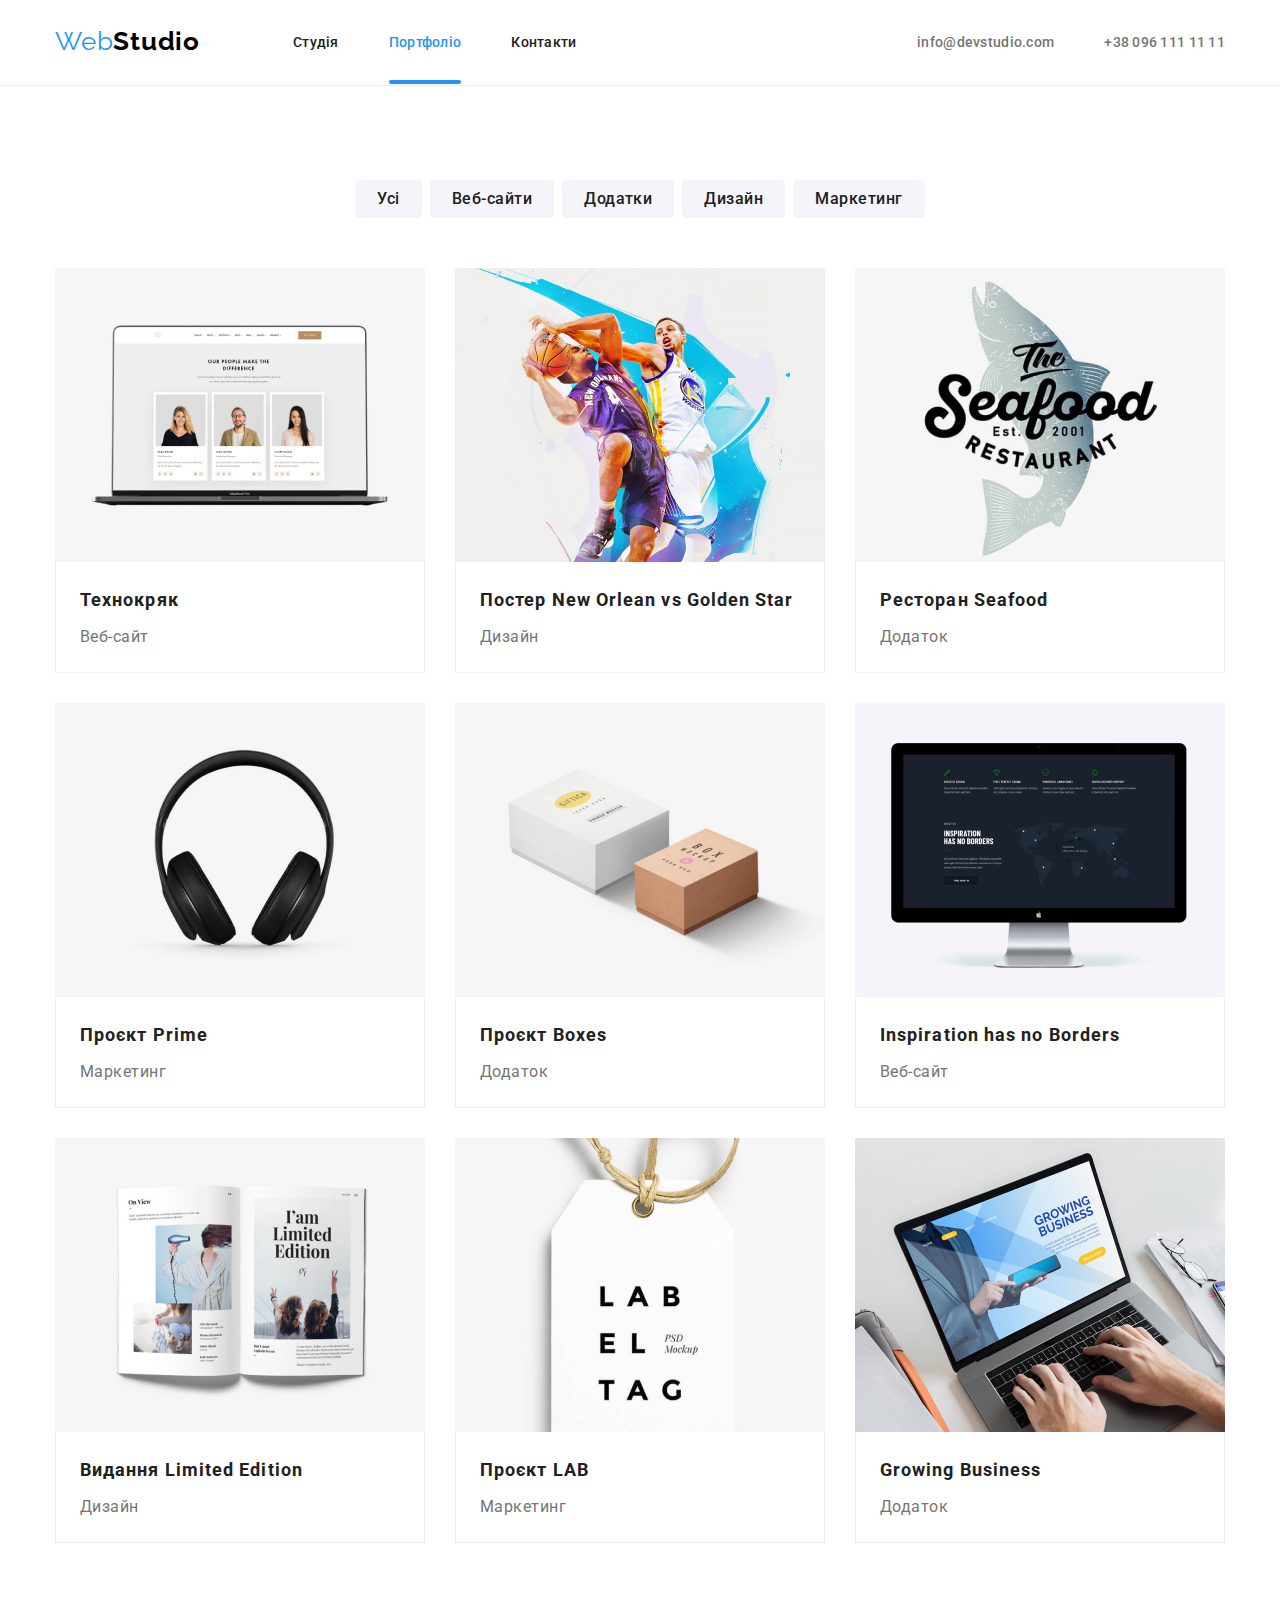
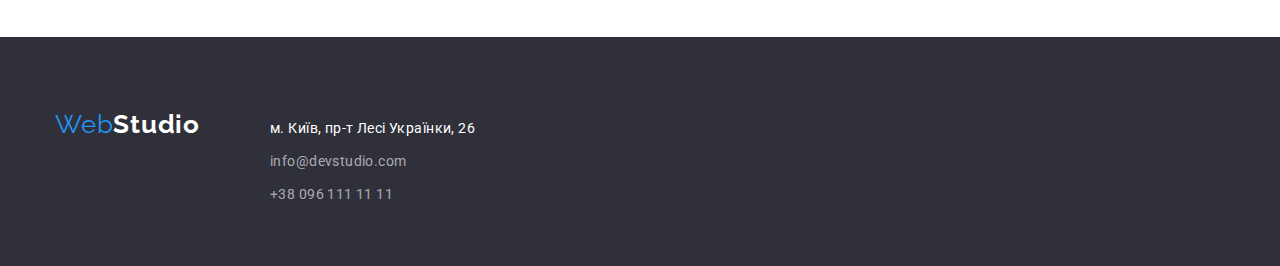
==== commit c0021247: "5.1" ====
--- a/portfolio.html
+++ b/portfolio.html
@@ -22,7 +22,7 @@
               <a class="studio-logo link" href="/index.html"><span class="web-logo">Web</span>Studio</a>
               <ul class="header-menu list">
                   <li class="menu-item"><a class="menu-link link" href="/index.html">Студія</a></li>
-                  <li class="menu-item"><a class="menu-link link" href="/portfolio.html">Портфоліо</a></li>
+                  <li class="menu-item"><a class="menu-link current link" href="/portfolio.html">Портфоліо</a></li>
                   <li class="menu-item"><a class="menu-link link" href="/index.html">Контакти</a></li>
               </ul>
           </nav>
--- a/css/styles.css
+++ b/css/styles.css
@@ -4,6 +4,7 @@
     --primary-color: #757575;
     --secondary-color: #FFF;
     --hover-color: #2196F3;
+    --icon-color: #AFB1B8;
 }
 
 body {
@@ -56,7 +57,12 @@
 
 /* ====================HEADER======================== */
 
-.page-header{
+.page-header {
+    padding-top: 24px;
+    padding-bottom: 25px;
+}
+
+.header-container{
     display: flex;
     padding: auto;
 }
@@ -69,8 +75,7 @@
     display: flex;
     gap: 50px;
     align-items: center;
-    margin-left: auto;
-    margin-right: auto;
+    margin-left: 93px;
 }
 
 .web-logo {
@@ -102,12 +107,27 @@
     letter-spacing: 0.02em;
     text-align: left;
     color: inherit;
-}
+    position: relative;
+}
+
+.current { color: var(--hover-color) }
+
+.current::after {
+    background-color: var(--hover-color);
+    position: absolute;
+    content: "";
+    display: block;
+    width: 100%;
+    height: 4px;
+    top: 46px;
+    border-radius: 2px;
+}   
 
 .contact-menu{
     display: flex;
     gap: 50px;
     align-items: center;
+    margin-left: auto;
 }
 
 .contact-menu-item a {
@@ -117,6 +137,13 @@
     letter-spacing: 0.02em;
     text-align: left;
     color: var(--primary-color);
+    display: flex;
+    align-items: center;
+    gap: 10px;
+}
+
+.contact-menu-icon{
+    fill: var(--primary-color);
 }
 
 .menu-link:hover ,
@@ -126,6 +153,11 @@
     color: var(--hover-color);
 }
 
+.contact-menu-item a:hover .contact-menu-icon,
+.contact-menu-item a:focus .contact-menu-icon{
+    fill: var(--hover-color);
+}
+
 /* ====================/HEADER======================== */
 
 
@@ -134,11 +166,25 @@
 
 .page-footer {
     background-color: #2F303A;
-}
-
-.page-footer .studio-logo {
+    padding-bottom: 60px;
+    padding-top: 60px;
+}
+
+.footer-container{
+    display: flex;
+    gap: 70px;
+    align-items: baseline;
+}
+
+.footer-container .studio-logo {
     color: #fff;
 }
+
+.footer-menu {
+    margin-top: 20px;
+}
+
+.footer-menu-item:not(:last-child){ margin-bottom: 9px; }
 
 .footer-menu-address {
     color: #FFF;
@@ -147,6 +193,7 @@
     font-weight: 400;
     line-height: 171.429% ;
     letter-spacing: 0.42px;
+    margin-top: 20px;
 }
 
 .footer-menu-mail,
@@ -164,4 +211,41 @@
     color: var(--hover-color);
 }
 
+.footer-title{
+    color: var(--secondary-color);
+    font-size: 14px;
+    line-height: calc(16/14);
+    letter-spacing: 0.42px;
+    text-transform: uppercase;
+    color: #fff; 
+    font-style: normal;
+    font-weight: 700;
+    margin-bottom: 20px;
+}
+
+.footer-social-list{
+    display: flex;
+    gap: 10px;
+}
+
+.footer-social-list-link{
+    width: 44px;
+    height: 44px;
+    background-color:rgba(255, 255, 255, 0.10);
+    border-radius: 50%;
+    display: flex;
+    align-items: center;
+    justify-content: center;
+}
+
+.footer-social-list-icon{
+    fill: var(--secondary-color) ;
+}
+
+.footer-social-list-link:hover,
+.footer-social-list-link:focus{
+    background-color:  var(--hover-color);
+}
+
+
 /* ====================/FOOTER======================== */--- a/css/portfolio.css
+++ b/css/portfolio.css
@@ -17,7 +17,15 @@
 
 /* ====================BUTTONS======================== */
 
+.buttons-menu{
+    display: flex;
+    justify-content: center;
+    gap: 8px;
+    margin-bottom: 50px;
+}
+
 .buttons-menu-btn {
+    padding: 6px 22px;
     border-radius: 4px;
     background: #F5F4FA;
     color: inherit;
@@ -26,6 +34,11 @@
     font-weight: 500;
     line-height: 162.5%; 
     letter-spacing: 0.48px;
+    border: none;
+}
+
+.buttons-menu:first-child{
+    padding: 6px 25px;
 }
 
 .buttons-menu-btn:hover,
@@ -39,8 +52,16 @@
 
 /* ====================PRODUCTS======================== */
 
+.product-menu{
+    display: flex;
+    flex-wrap: wrap;
+    gap: 30px;
+}
+
 .product-menu-container {
     border: 1px solid #EEE;
+    border-top: none;
+    padding: 20px 24px;
 }
 
 .product-menu-title {
@@ -50,6 +71,7 @@
     font-weight: 700;
     line-height: 200%; 
     letter-spacing: 1.08px;
+    margin-bottom: 4px;
 }
 
 .product-menu-text {
